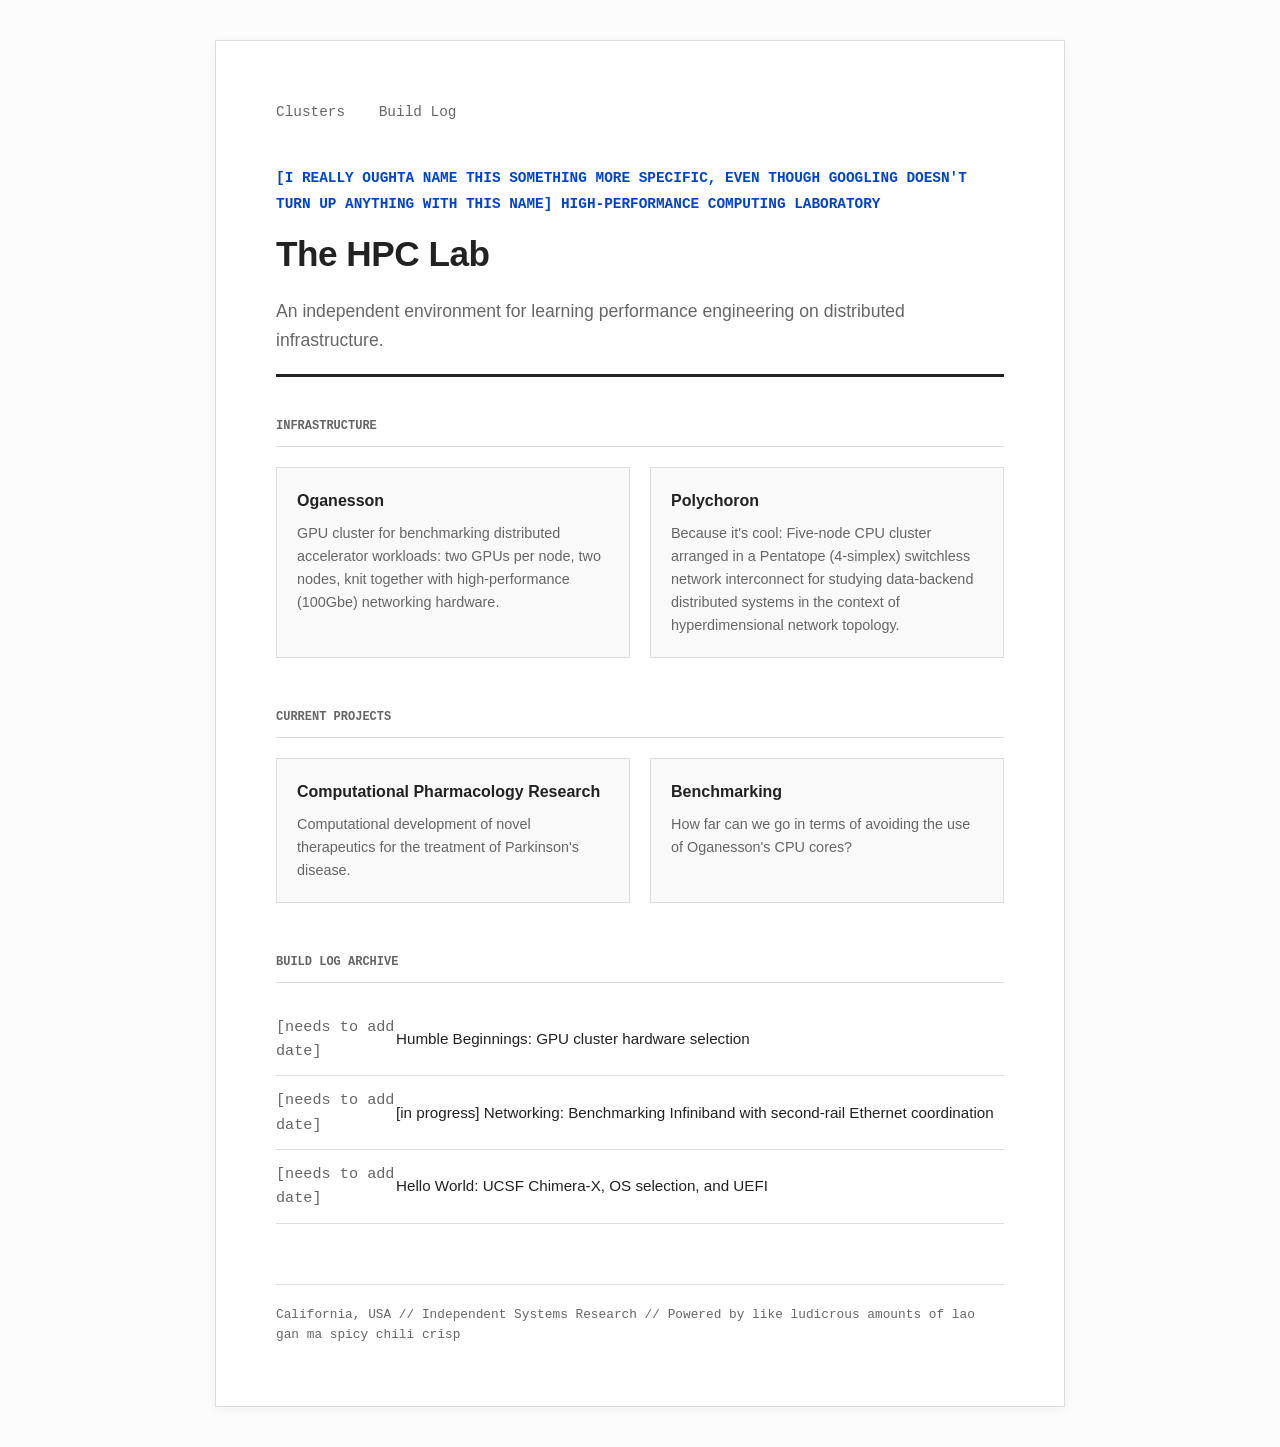
==== index.html @ 9559fffd "Layout + Wording done (mostly). Initial commit." ====
<!DOCTYPE html>
<html lang="en">
<head>
    <meta charset="UTF-8">
    <meta name="viewport" content="width=device-width, initial-scale=1.0">
    <title>HPC Lab | Documentation</title>
    <style>
        :root {
            --paper: #ffffff;
            --ink: #222222;
            --muted-ink: #666666;
            --rule: #dddddd;
            --accent: #0044cc; /* Classic technical blue */
            --font-main: "Helvetica Neue", Helvetica, Arial, sans-serif;
            --font-mono: "SFMono-Regular", Consolas, "Liberation Mono", Menlo, monospace;
        }

        * { margin: 0; padding: 0; box-sizing: border-box; }

        body {
            background: #fcfcfc;
            color: var(--ink);
            font-family: var(--font-main);
            line-height: 1.6;
            padding: 40px 20px;
        }

        .wrapper {
            max-width: 850px;
            margin: 0 auto;
            background: var(--paper);
            padding: 60px;
            border: 1px solid var(--rule);
            box-shadow: 0 2px 10px rgba(0,0,0,0.05);
        }

        header {
            border-bottom: 3px solid var(--ink);
            margin-bottom: 40px;
            padding-bottom: 20px;
        }

        .lab-name {
            font-family: var(--font-mono);
            font-weight: bold;
            font-size: 0.9rem;
            color: var(--accent);
            text-transform: uppercase;
        }

        h1 {
            font-size: 2.2rem;
            font-weight: 700;
            margin-top: 10px;
            letter-spacing: -0.5px;
        }

        nav {
            margin-bottom: 40px;
            font-size: 0.9rem;
            font-family: var(--font-mono);
        }

        nav a {
            color: var(--muted-ink);
            text-decoration: none;
            margin-right: 25px;
        }

        nav a:hover { color: var(--accent); }

        /* Project Tiles */
        .section-title {
            font-family: var(--font-mono);
            font-size: 0.75rem;
            text-transform: uppercase;
            border-bottom: 1px solid var(--rule);
            padding-bottom: 10px;
            margin-bottom: 20px;
            color: var(--muted-ink);
        }

        .tile-grid {
            display: grid;
            grid-template-columns: repeat(auto-fit, minmax(300px, 1fr));
            gap: 20px;
            margin-bottom: 50px;
        }

        .tile {
            padding: 20px;
            border: 1px solid var(--rule);
            background: #f9f9f9;
        }

        .tile h3 {
            font-size: 1rem;
            margin-bottom: 8px;
            color: var(--ink);
        }

        .tile p {
            font-size: 0.9rem;
            color: var(--muted-ink);
        }

        /* Build Log Table */
        .log-table {
            width: 100%;
            border-collapse: collapse;
            font-size: 0.95rem;
        }

        .log-row {
            border-bottom: 1px solid var(--rule);
        }

        .log-row td {
            padding: 12px 0;
        }

        .log-date {
            font-family: var(--font-mono);
            color: var(--muted-ink);
            width: 120px;
        }

        .log-link {
            color: var(--ink);
            text-decoration: none;
            font-weight: 500;
        }

        .log-link:hover { color: var(--accent); text-decoration: underline; }

        footer {
            margin-top: 60px;
            font-size: 0.8rem;
            color: var(--muted-ink);
            font-family: var(--font-mono);
            border-top: 1px solid var(--rule);
            padding-top: 20px;
        }

        @media (max-width: 600px) {
            .wrapper { padding: 20px; }
            h1 { font-size: 1.8rem; }
        }
    </style>
</head>
<body>

<div class="wrapper">
    <nav>
        <a href="#workloads">Clusters</a>
        <a href="log.html">Build Log</a>
        <!--<a href="inventory.html">Inventory</a>-->
    </nav>

    <header>
        <span class="lab-name">[i really oughta name this something more specific, even though googling doesn't turn up anything with this name] High-Performance Computing Laboratory</span>
        <h1>The HPC Lab</h1>
        <p style="margin-top: 15px; color: var(--muted-ink); font-size: 1.1rem;">
            An independent environment for learning performance engineering on distributed infrastructure. 
        </p>
    </header>

    <h2 class="section-title">Infrastructure</h2>
    <div id="workloads" class="tile-grid">
        <div class="tile">
            <h3>Oganesson</h3>
            <p>GPU cluster for benchmarking distributed accelerator workloads: two GPUs per node, two nodes, knit together with high-performance (100Gbe) networking hardware.</p>
        </div>
        <div class="tile">
            <h3>Polychoron</h3>
            <p>Because it's cool: Five-node CPU cluster arranged in a Pentatope (4-simplex) switchless network interconnect for studying data-backend distributed systems in the context of hyperdimensional network topology.</p>
        </div>
    </div>

    <h2 class="section-title">Current Projects</h2>
    <div id="workloads" class="tile-grid">
        <div class="tile">
            <h3>Computational Pharmacology Research</h3>
            <p>Computational development of novel therapeutics for the treatment of Parkinson's disease.</p>
        </div>
        <div class="tile">
            <h3>Benchmarking</h3>
            <p>How far can we go in terms of avoiding the use of Oganesson's CPU cores?</p>
        </div>
    </div>

    <h2 class="section-title">Build Log Archive</h2>
    <table class="log-table">
        <tr class="log-row">
            <td class="log-date">[needs to add date]</td>
            <td><a href="log.html#bifurcation" class="log-link">Humble Beginnings: GPU cluster hardware selection</a></td>
        </tr>
        <tr class="log-row">
            <td class="log-date">[needs to add date]</td>
            <td><a href="log.html#thermal" class="log-link"></a>[in progress] Networking: Benchmarking Infiniband with second-rail Ethernet coordination</td>
        </tr>
        <tr class="log-row">
            <td class="log-date">[needs to add date]</td>
            <td><a href="log.html#debian" class="log-link">Hello World: UCSF Chimera-X, OS selection, and UEFI</a></td>
        </tr>
    </table>

    <footer>
        California, USA // Independent Systems Research // Powered by like ludicrous amounts of lao gan ma spicy chili crisp
    </footer>
</div>

</body>
</html>
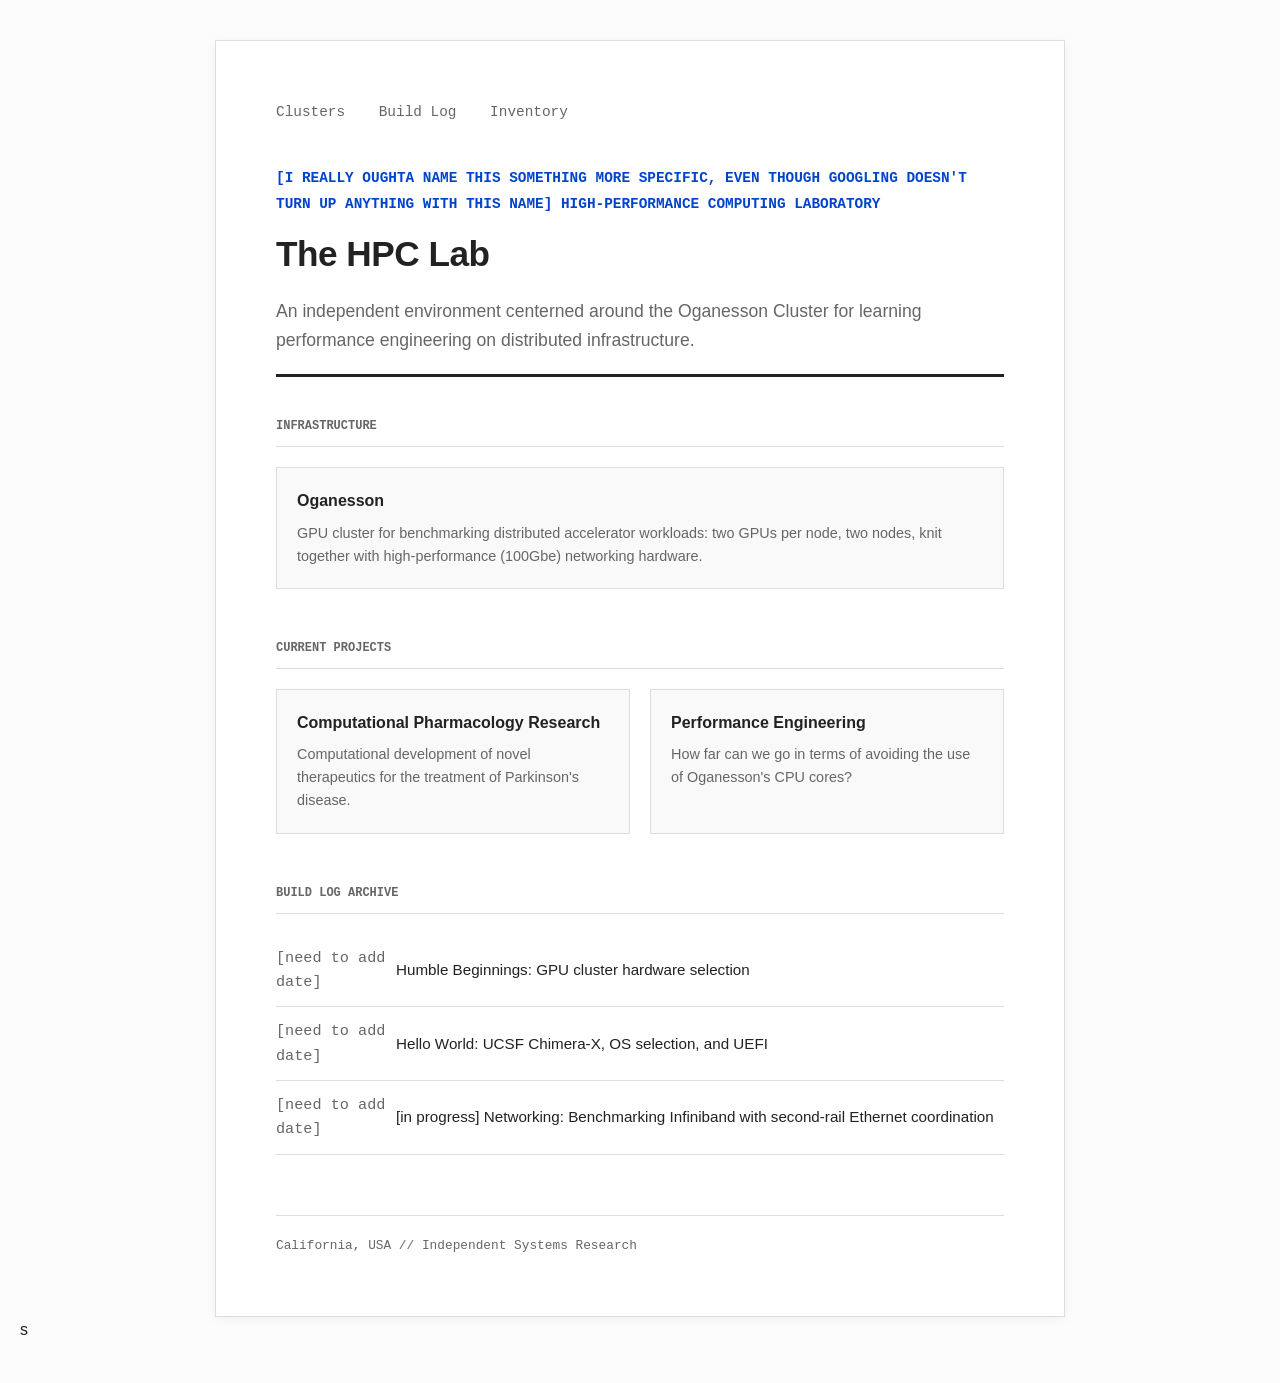
==== commit 48da4bc5: "Writing and cleanup" ====
--- a/index.html
+++ b/index.html
@@ -154,14 +154,14 @@
     <nav>
         <a href="#workloads">Clusters</a>
         <a href="log.html">Build Log</a>
-        <!--<a href="inventory.html">Inventory</a>-->
+        <a href="inventory.html">Inventory</a>
     </nav>
 
     <header>
         <span class="lab-name">[i really oughta name this something more specific, even though googling doesn't turn up anything with this name] High-Performance Computing Laboratory</span>
         <h1>The HPC Lab</h1>
         <p style="margin-top: 15px; color: var(--muted-ink); font-size: 1.1rem;">
-            An independent environment for learning performance engineering on distributed infrastructure. 
+            An independent environment centerned around the Oganesson Cluster for learning performance engineering on distributed infrastructure. 
         </p>
     </header>
 
@@ -171,20 +171,25 @@
             <h3>Oganesson</h3>
             <p>GPU cluster for benchmarking distributed accelerator workloads: two GPUs per node, two nodes, knit together with high-performance (100Gbe) networking hardware.</p>
         </div>
+        <!--
         <div class="tile">
             <h3>Polychoron</h3>
             <p>Because it's cool: Five-node CPU cluster arranged in a Pentatope (4-simplex) switchless network interconnect for studying data-backend distributed systems in the context of hyperdimensional network topology.</p>
         </div>
+        -->
     </div>
 
     <h2 class="section-title">Current Projects</h2>
     <div id="workloads" class="tile-grid">
         <div class="tile">
-            <h3>Computational Pharmacology Research</h3>
-            <p>Computational development of novel therapeutics for the treatment of Parkinson's disease.</p>
-        </div>
-        <div class="tile">
-            <h3>Benchmarking</h3>
+            <a href="https://neurodegenerationopenresearchalliance.github.io/Neurodegeneration-Research-Collective-Website/" style="text-decoration: none;">
+                <h3>Computational Pharmacology Research</h3>
+                <p>Computational development of novel therapeutics for the treatment of Parkinson's disease.</p>
+            </a>
+        </div>
+        
+        <div class="tile">
+            <h3>Performance Engineering</h3>
             <p>How far can we go in terms of avoiding the use of Oganesson's CPU cores?</p>
         </div>
     </div>
@@ -192,23 +197,23 @@
     <h2 class="section-title">Build Log Archive</h2>
     <table class="log-table">
         <tr class="log-row">
-            <td class="log-date">[needs to add date]</td>
+            <td class="log-date">[need to add date]</td>
             <td><a href="log.html#bifurcation" class="log-link">Humble Beginnings: GPU cluster hardware selection</a></td>
         </tr>
         <tr class="log-row">
-            <td class="log-date">[needs to add date]</td>
-            <td><a href="log.html#thermal" class="log-link"></a>[in progress] Networking: Benchmarking Infiniband with second-rail Ethernet coordination</td>
+            <td class="log-date">[need to add date]</td>
+            <td><a href="log.html#debian" class="log-link">Hello World: UCSF Chimera-X, OS selection, and UEFI</a></td>
         </tr>
         <tr class="log-row">
-            <td class="log-date">[needs to add date]</td>
-            <td><a href="log.html#debian" class="log-link">Hello World: UCSF Chimera-X, OS selection, and UEFI</a></td>
+            <td class="log-date">[need to add date]</td>
+            <td><a href="log.html#bifurcation" class="log-link"></a>[in progress] Networking: Benchmarking Infiniband with second-rail Ethernet coordination</td>
         </tr>
     </table>
 
     <footer>
-        California, USA // Independent Systems Research // Powered by like ludicrous amounts of lao gan ma spicy chili crisp
+        California, USA // Independent Systems Research
     </footer>
 </div>
-
+s
 </body>
 </html>
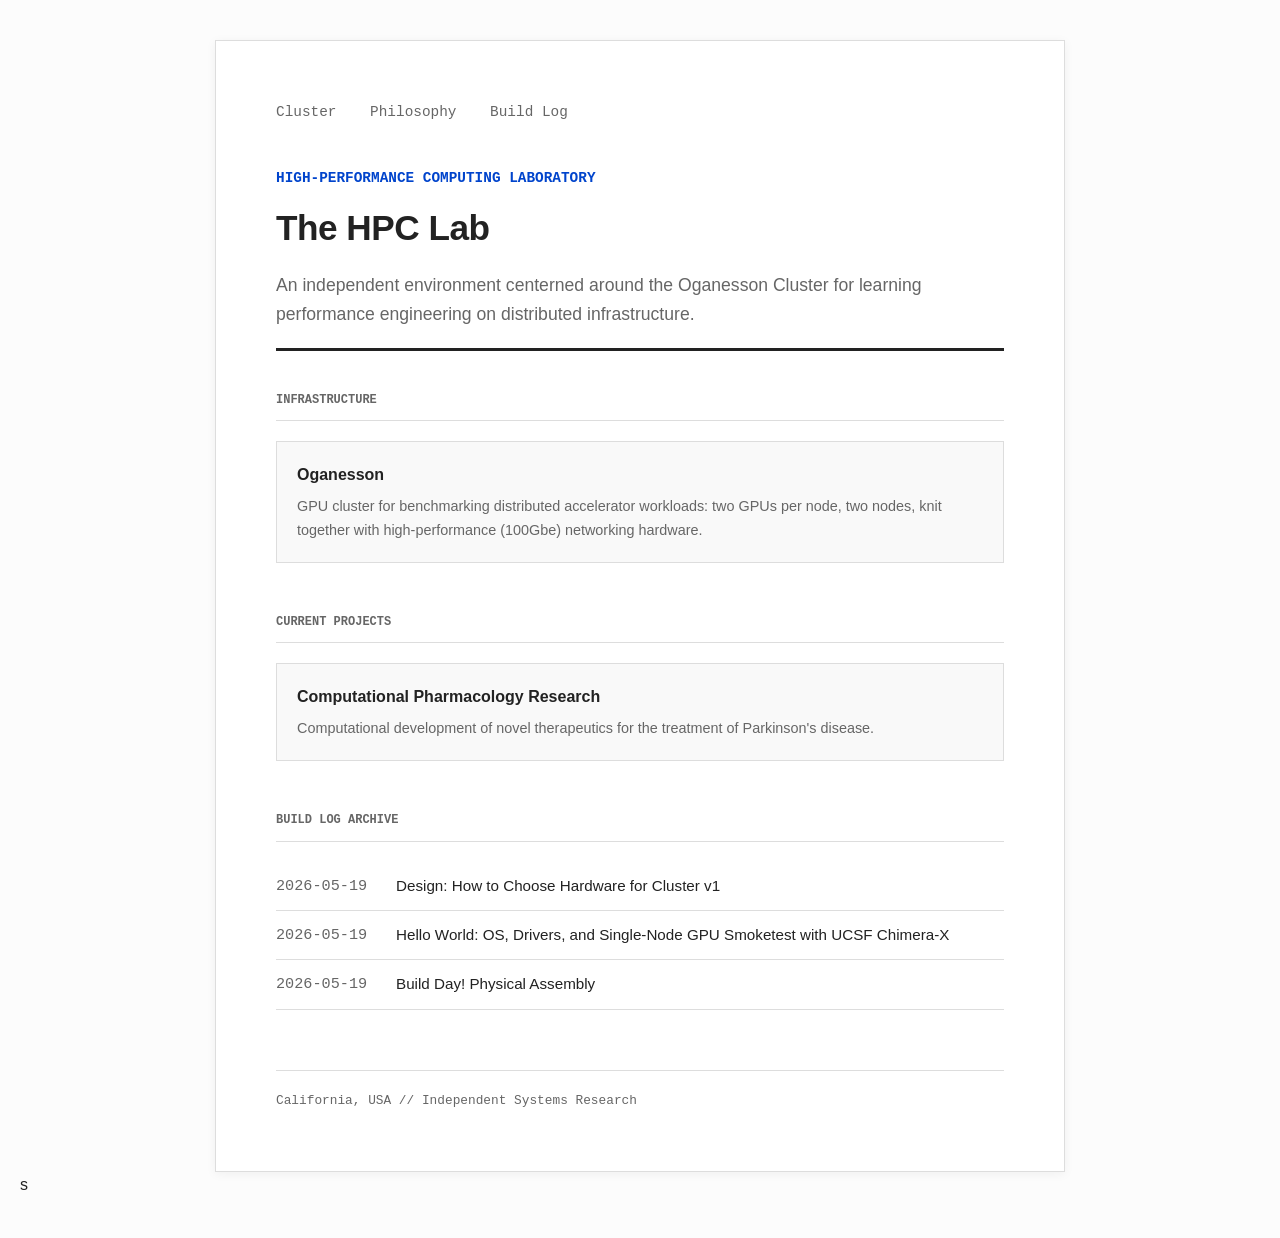
==== commit 9423a90d: "Words and polish" ====
--- a/index.html
+++ b/index.html
@@ -152,25 +152,29 @@
 
 <div class="wrapper">
     <nav>
-        <a href="#workloads">Clusters</a>
+        <a href="inventory.html">Cluster</a>
+        <a href="design_philosophy.html">Philosophy</a>
         <a href="log.html">Build Log</a>
-        <a href="inventory.html">Inventory</a>
+        <!--<a href="inventory.html">Inventory</a>-->
+        <!-- As infrastructure evolves, it may be valuable to separate the cluster page from an inventory page -->
     </nav>
 
     <header>
-        <span class="lab-name">[i really oughta name this something more specific, even though googling doesn't turn up anything with this name] High-Performance Computing Laboratory</span>
+        <span class="lab-name">High-Performance Computing Laboratory</span>
         <h1>The HPC Lab</h1>
         <p style="margin-top: 15px; color: var(--muted-ink); font-size: 1.1rem;">
             An independent environment centerned around the Oganesson Cluster for learning performance engineering on distributed infrastructure. 
         </p>
     </header>
 
-    <h2 class="section-title">Infrastructure</h2>
-    <div id="workloads" class="tile-grid">
-        <div class="tile">
-            <h3>Oganesson</h3>
-            <p>GPU cluster for benchmarking distributed accelerator workloads: two GPUs per node, two nodes, knit together with high-performance (100Gbe) networking hardware.</p>
-        </div>
+    <h2 id="workloads" class="section-title">Infrastructure</h2>
+    <div class="tile-grid">
+        <a href="inventory.html" style="text-decoration: none;">
+            <div class="tile">
+                <h3>Oganesson</h3>
+                <p>GPU cluster for benchmarking distributed accelerator workloads: two GPUs per node, two nodes, knit together with high-performance (100Gbe) networking hardware.</p>
+            </div>
+        </a>
         <!--
         <div class="tile">
             <h3>Polychoron</h3>
@@ -187,27 +191,29 @@
                 <p>Computational development of novel therapeutics for the treatment of Parkinson's disease.</p>
             </a>
         </div>
-        
+        <!--
         <div class="tile">
             <h3>Performance Engineering</h3>
             <p>How far can we go in terms of avoiding the use of Oganesson's CPU cores?</p>
         </div>
+        -->
     </div>
 
     <h2 class="section-title">Build Log Archive</h2>
     <table class="log-table">
         <tr class="log-row">
-            <td class="log-date">[need to add date]</td>
-            <td><a href="log.html#bifurcation" class="log-link">Humble Beginnings: GPU cluster hardware selection</a></td>
+            <td class="log-date">2026-05-19</td>
+            <td><a href="articles/2026-05-10_hardware-selection.html" class="log-link">Design: How to Choose Hardware for Cluster v1</a></td>
         </tr>
         <tr class="log-row">
-            <td class="log-date">[need to add date]</td>
-            <td><a href="log.html#debian" class="log-link">Hello World: UCSF Chimera-X, OS selection, and UEFI</a></td>
+            <td class="log-date">2026-05-19</td>
+            <td><a href="articles/2026-05-15_chimera-x-debian-setup.html" class="log-link">Hello World: OS, Drivers, and Single-Node GPU Smoketest with UCSF Chimera-X</a></td>
         </tr>
         <tr class="log-row">
-            <td class="log-date">[need to add date]</td>
-            <td><a href="log.html#bifurcation" class="log-link"></a>[in progress] Networking: Benchmarking Infiniband with second-rail Ethernet coordination</td>
-        </tr>
+            <td class="log-date">2026-05-19</td>
+            <td><a href="articles/2026-05-19_networking-benchmarks.html" class="log-link">Build Day! Physical Assembly</a></td>
+        </tr>     
+        
     </table>
 
     <footer>
